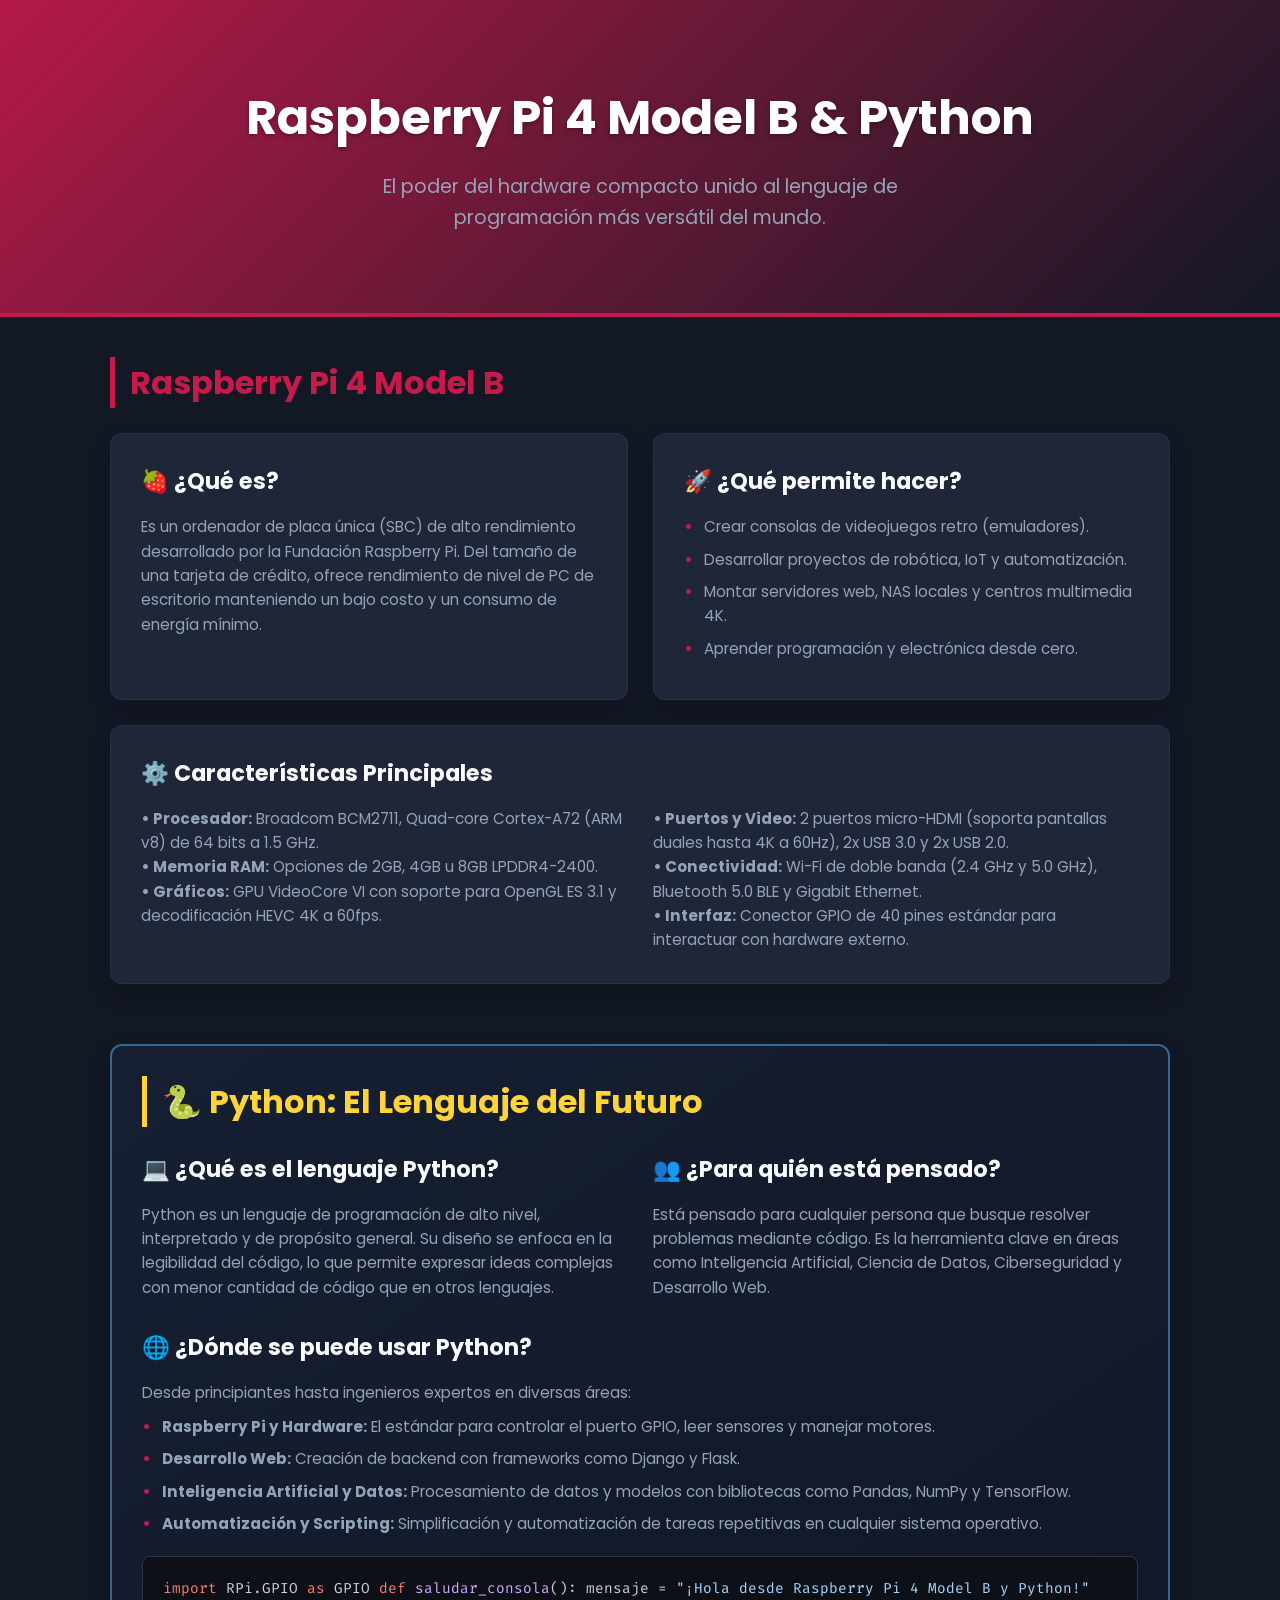
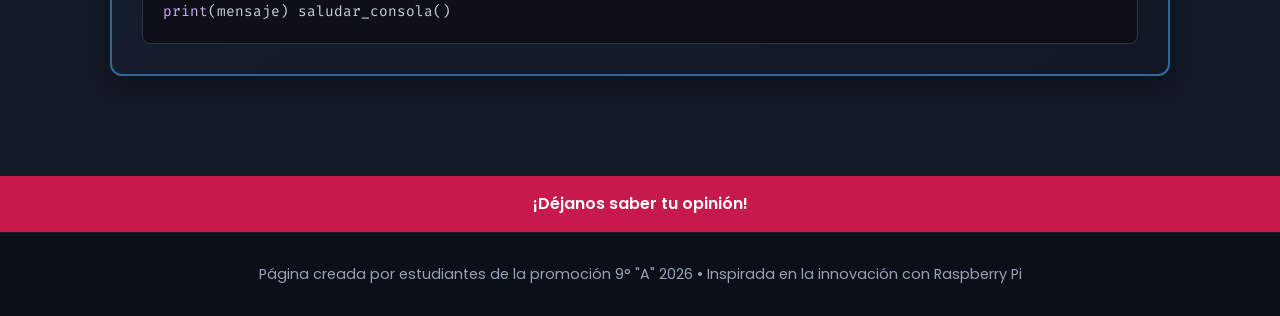
==== index.html @ 84e80fe2 "Add files via upload" ====
<!DOCTYPE html>
<html lang="es">
<head>
    <meta charset="UTF-8">
    <meta name="viewport" content="width=device-width, initial-scale=1.0">
    <title>Raspberry Pi 4 Model B & Python | El Futuro del Código</title>
    <link rel="icon" type="image/png" href="img/images.png">
    
    <!-- Google Fonts -->
    <link href="https://fonts.googleapis.com/css2?family=Poppins:wght@300;400;600;700&family=Fira+Code:wght@400;600&display=swap" rel="stylesheet">
    
    <style>
        :root {
            --primary: #c51a4a; /* Color frambuesa de Raspberry Pi */
            --primary-dark: #921033;
            --python-blue: #306998;
            --python-yellow: #ffd43b;
            --dark-bg: #121824;
            --card-bg: #1e2638;
            --text-light: #f8fafc;
            --text-muted: #94a3b8;
        }

        * {
            margin: 0;
            padding: 0;
            box-sizing: border-box;
        }

        body {
            font-family: 'Poppins', sans-serif;
            background-color: var(--dark-bg);
            color: var(--text-light);
            line-height: 1.6;
            overflow-x: hidden;
        }

        header {
            background: linear-gradient(135deg, rgba(197, 26, 74, 0.9), rgba(18, 24, 36, 0.9)), url('https://images.unsplash.com/photo-1629654297299-c8506221ca97?auto=format&fit=crop&w=1920&q=80') no-repeat center center/cover;
            padding: 80px 20px;
            text-align: center;
            border-bottom: 4px solid var(--primary);
        }

        header h1 {
            font-size: 3rem;
            font-weight: 700;
            margin-bottom: 15px;
            color: #fff;
            text-shadow: 0 2px 4px rgba(0,0,0,0.3);
        }

        header p {
            font-size: 1.2rem;
            color: var(--text-muted);
            max-width: 600px;
            margin: 0 auto;
        }

        .container {
            max-width: 1100px;
            margin: 0 auto;
            padding: 40px 20px;
        }

        section {
            margin-bottom: 60px;
        }

        h2 {
            font-size: 2rem;
            margin-bottom: 25px;
            color: var(--primary);
            border-left: 5px solid var(--primary);
            padding-left: 15px;
        }

        .grid-2 {
            display: grid;
            grid-template-columns: repeat(auto-fit, minmax(300px, 1fr));
            gap: 25px;
        }

        .card {
            background-color: var(--card-bg);
            border-radius: 12px;
            padding: 30px;
            box-shadow: 0 10px 20px rgba(0,0,0,0.2);
            transition: transform 0.3s ease, box-shadow 0.3s ease;
            border: 1px solid rgba(255,255,255,0.05);
        }

        .card:hover {
            transform: translateY(-5px);
            box-shadow: 0 15px 30px rgba(197, 26, 74, 0.2);
        }

        .card h3 {
            font-size: 1.4rem;
            margin-bottom: 15px;
            color: var(--text-light);
            display: flex;
            align-items: center;
            gap: 10px;
        }

        .card p, .card ul {
            color: var(--text-muted);
            font-size: 0.95rem;
        }

        .card ul {
            list-style-type: none;
            margin-top: 10px;
        }

        .card ul li {
            margin-bottom: 8px;
            position: relative;
            padding-left: 20px;
        }

        .card ul li::before {
            content: "•";
            color: var(--primary);
            font-weight: bold;
            position: absolute;
            left: 0;
        }

        .python-highlight {
            background: linear-gradient(145deg, #162032, #111726);
            border: 2px solid var(--python-blue);
        }

        .python-highlight h2 {
            color: var(--python-yellow);
            border-left-color: var(--python-yellow);
        }

        .code-box {
            background-color: #0d1117;
            border: 1px solid #30363d;
            border-radius: 8px;
            padding: 20px;
            font-family: 'Fira Code', monospace;
            font-size: 0.9rem;
            color: #c9d1d9;
            margin-top: 20px;
            overflow-x: auto;
        }

        .keyword { color: #ff7b72; }
        .string { color: #a5d6ff; }
        .func { color: #d2a8ff; }

        nav {
            background-color: var(--primary);
            padding: 15px 0;
            text-align: center;
        }

        nav ul {
            list-style: none;
            display: flex;
            justify-content: center;
            gap: 30px;
        }

        nav ul li a {
            color: #fff;
            text-decoration: none;
            font-weight: 600;
            transition: color 0.3s ease;
        }

        nav ul li a:hover {
            color: var(--python-yellow);
        }

        footer {
            text-align: center;
            padding: 30px;
            background-color: #0b0f17;
            color: var(--text-muted);
            font-size: 0.9rem;
            border-top: 1px solid rgba(255,255,255,0.05);
        }

        @media (max-width: 768px) {
            header h1 { font-size: 2.2rem; }
            .container { padding: 20px 15px; }
        }
    </style>
</head>
<body>

    <header>
        <h1>Raspberry Pi 4 Model B & Python</h1>
        <p>El poder del hardware compacto unido al lenguaje de programación más versátil del mundo.</p>
    </header>

    <div class="container">

        <!-- Sección Raspberry Pi 4 -->
        <section>
            <h2>Raspberry Pi 4 Model B</h2>
            <div class="grid-2">
                <div class="card">
                    <h3>🍓 ¿Qué es?</h3>
                    <p>Es un ordenador de placa única (SBC) de alto rendimiento desarrollado por la Fundación Raspberry Pi. Del tamaño de una tarjeta de crédito, ofrece rendimiento de nivel de PC de escritorio manteniendo un bajo costo y un consumo de energía mínimo.</p>
                </div>
                <div class="card">
                    <h3>🚀 ¿Qué permite hacer?</h3>
                    <ul>
                        <li>Crear consolas de videojuegos retro (emuladores).</li>
                        <li>Desarrollar proyectos de robótica, IoT y automatización.</li>
                        <li>Montar servidores web, NAS locales y centros multimedia 4K.</li>
                        <li>Aprender programación y electrónica desde cero.</li>
                    </ul>
                </div>
            </div>

            <div class="card" style="margin-top: 25px;">
                <h3>⚙️ Características Principales</h3>
                <div class="grid-2" style="margin-top: 15px;">
                    <div>
                        <p><strong>• Procesador:</strong> Broadcom BCM2711, Quad-core Cortex-A72 (ARM v8) de 64 bits a 1.5 GHz.</p>
                        <p><strong>• Memoria RAM:</strong> Opciones de 2GB, 4GB u 8GB LPDDR4-2400.</p>
                        <p><strong>• Gráficos:</strong> GPU VideoCore VI con soporte para OpenGL ES 3.1 y decodificación HEVC 4K a 60fps.</p>
                    </div>
                    <div>
                        <p><strong>• Puertos y Video:</strong> 2 puertos micro-HDMI (soporta pantallas duales hasta 4K a 60Hz), 2x USB 3.0 y 2x USB 2.0.</p>
                        <p><strong>• Conectividad:</strong> Wi-Fi de doble banda (2.4 GHz y 5.0 GHz), Bluetooth 5.0 BLE y Gigabit Ethernet.</p>
                        <p><strong>• Interfaz:</strong> Conector GPIO de 40 pines estándar para interactuar con hardware externo.</p>
                    </div>
                </div>
            </div>
        </section>

        <!-- Sección Python -->
        <section class="python-highlight card">
            <h2>🐍 Python: El Lenguaje del Futuro</h2>
            <div class="grid-2" style="margin-top: 20px;">
                <div>
                    <h3>💻 ¿Qué es el lenguaje Python?</h3>
                    <p>Python es un lenguaje de programación de alto nivel, interpretado y de propósito general. Su diseño se enfoca en la legibilidad del código, lo que permite expresar ideas complejas con menor cantidad de código que en otros lenguajes.</p>
                </div>
                <div>
                    <h3>👥 ¿Para quién está pensado?</h3>
                    <p>Está pensado para cualquier persona que busque resolver problemas mediante código. Es la herramienta clave en áreas como Inteligencia Artificial, Ciencia de Datos, Ciberseguridad y Desarrollo Web.</p>
                </div>
            </div>

            <div style="margin-top: 30px;">
                <h3>🌐 ¿Dónde se puede usar Python?</h3>
                <p>Desde principiantes hasta ingenieros expertos en diversas áreas:</p>
                <ul style="margin-top: 10px;">
                    <li><strong>Raspberry Pi y Hardware:</strong> El estándar para controlar el puerto GPIO, leer sensores y manejar motores.</li>
                    <li><strong>Desarrollo Web:</strong> Creación de backend con frameworks como Django y Flask.</li>
                    <li><strong>Inteligencia Artificial y Datos:</strong> Procesamiento de datos y modelos con bibliotecas como Pandas, NumPy y TensorFlow.</li>
                    <li><strong>Automatización y Scripting:</strong> Simplificación y automatización de tareas repetitivas en cualquier sistema operativo.</li>
                </ul>
            </div>

            <div class="code-box">
<span class="keyword">import</span> RPi.GPIO <span class="keyword">as</span> GPIO

<span class="keyword">def</span> <span class="func">saludar_consola</span>():
    mensaje = <span class="string">"¡Hola desde Raspberry Pi 4 Model B y Python!"</span>
    <span class="func">print</span>(mensaje)

saludar_consola()
            </div>
        </section>

    </div>

    <nav>
        <ul>
            <li>
                <a href="opinion/otra.html">¡Déjanos saber tu opinión!</a>
            </li>        
        </ul>
    </nav>

    <footer>
        <p>Página creada por estudiantes de la promoción 9° "A" 2026 • Inspirada en la innovación con Raspberry Pi</p>
    </footer>

</body>
</html>
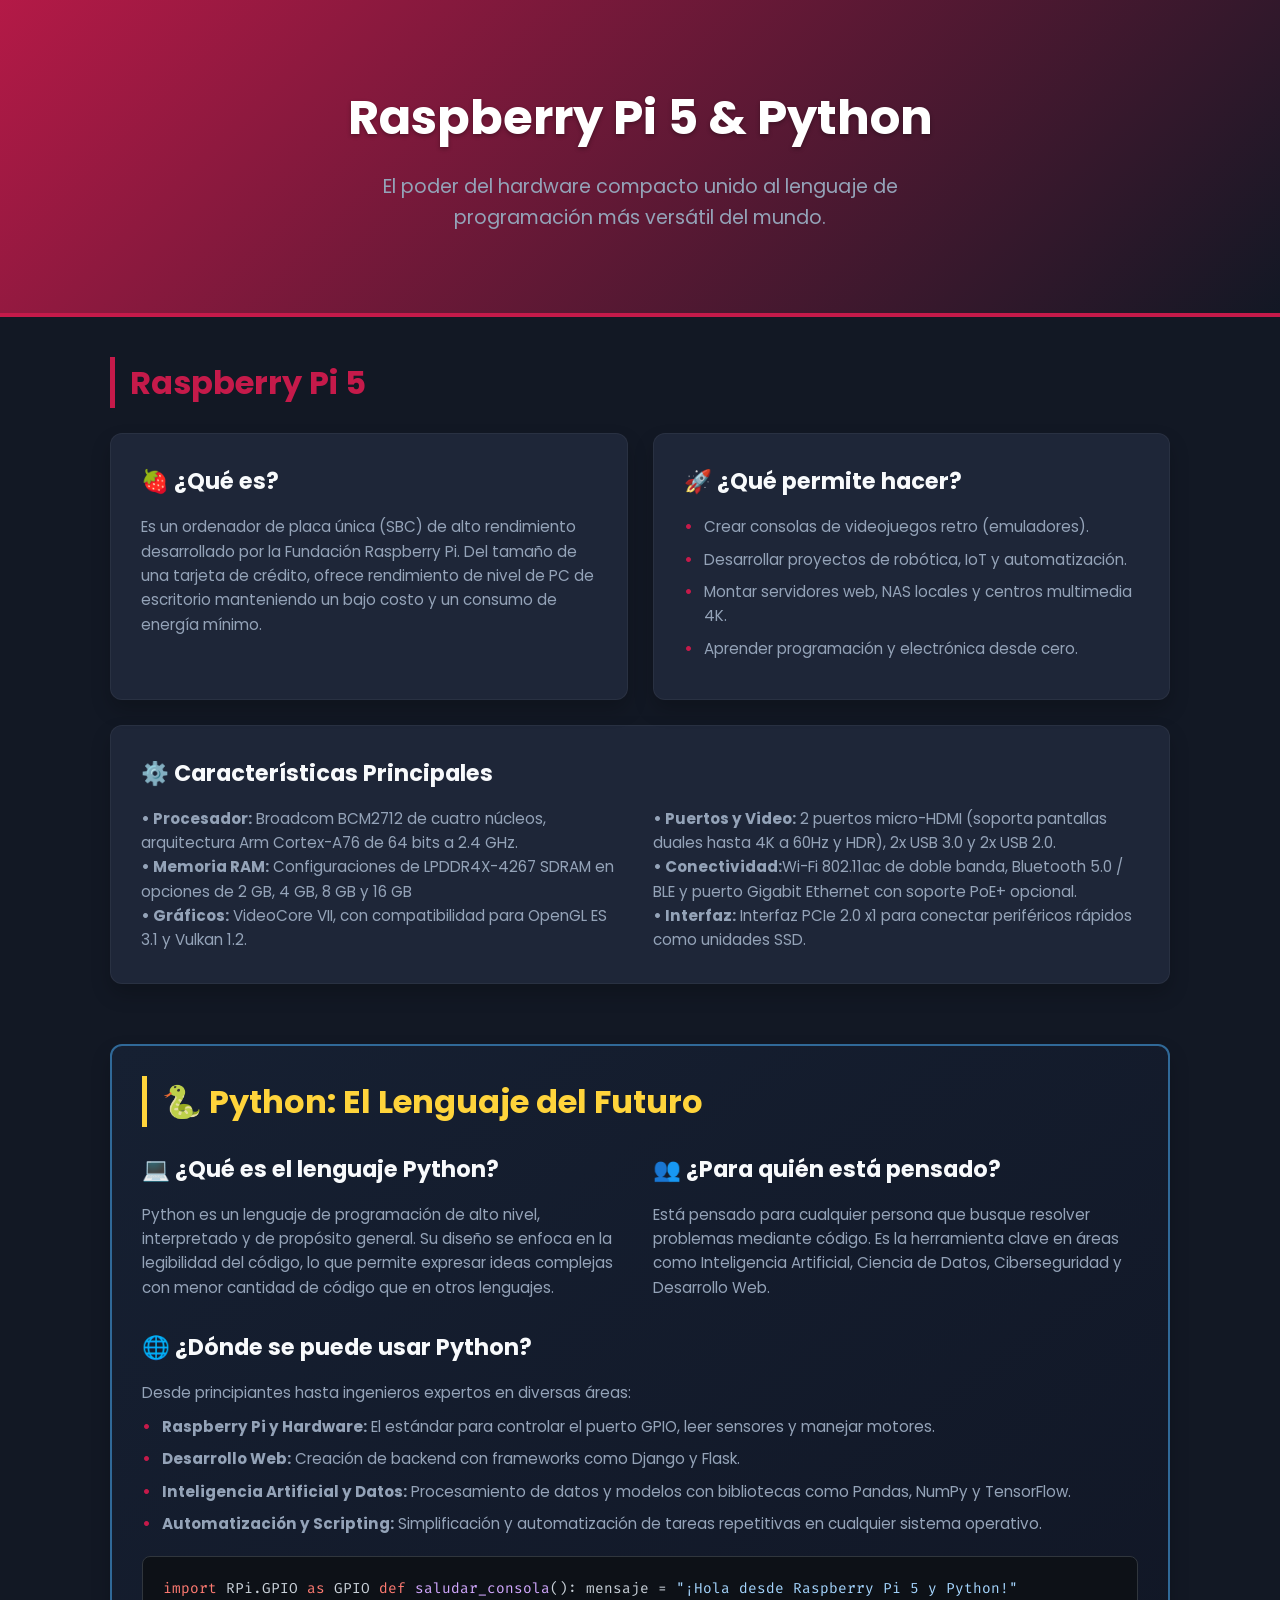
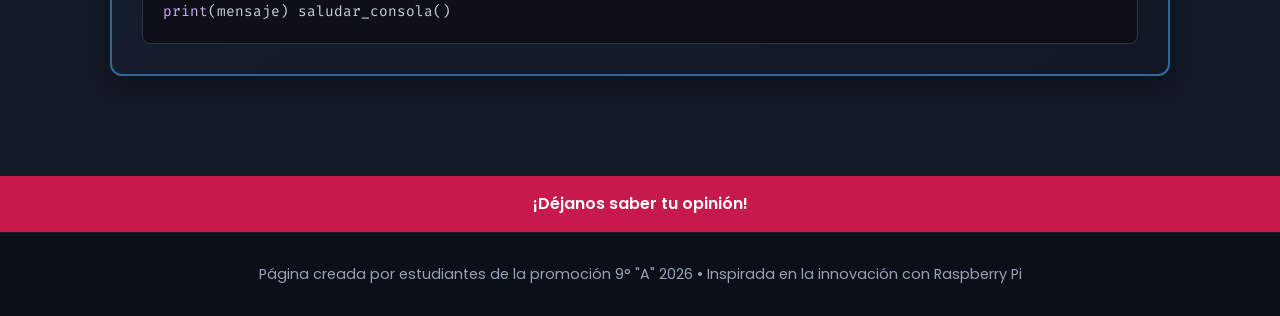
==== commit 64eb13f5: "Add files via upload" ====
--- a/index.html
+++ b/index.html
@@ -3,7 +3,7 @@
 <head>
     <meta charset="UTF-8">
     <meta name="viewport" content="width=device-width, initial-scale=1.0">
-    <title>Raspberry Pi 4 Model B & Python | El Futuro del Código</title>
+    <title>Raspberry Pi 5 & Python | El Futuro del Código</title>
     <link rel="icon" type="image/png" href="img/images.png">
     
     <!-- Google Fonts -->
@@ -196,15 +196,15 @@
 <body>
 
     <header>
-        <h1>Raspberry Pi 4 Model B & Python</h1>
+        <h1>Raspberry Pi 5 & Python</h1>
         <p>El poder del hardware compacto unido al lenguaje de programación más versátil del mundo.</p>
     </header>
 
     <div class="container">
 
-        <!-- Sección Raspberry Pi 4 -->
+        <!-- Sección Raspberry Pi 5 -->
         <section>
-            <h2>Raspberry Pi 4 Model B</h2>
+            <h2>Raspberry Pi 5</h2>
             <div class="grid-2">
                 <div class="card">
                     <h3>🍓 ¿Qué es?</h3>
@@ -225,14 +225,14 @@
                 <h3>⚙️ Características Principales</h3>
                 <div class="grid-2" style="margin-top: 15px;">
                     <div>
-                        <p><strong>• Procesador:</strong> Broadcom BCM2711, Quad-core Cortex-A72 (ARM v8) de 64 bits a 1.5 GHz.</p>
-                        <p><strong>• Memoria RAM:</strong> Opciones de 2GB, 4GB u 8GB LPDDR4-2400.</p>
-                        <p><strong>• Gráficos:</strong> GPU VideoCore VI con soporte para OpenGL ES 3.1 y decodificación HEVC 4K a 60fps.</p>
+                        <p><strong>• Procesador:</strong> Broadcom BCM2712 de cuatro núcleos, arquitectura Arm Cortex-A76 de 64 bits a 2.4 GHz.</p>
+                        <p><strong>• Memoria RAM:</strong> Configuraciones de LPDDR4X-4267 SDRAM en opciones de 2 GB, 4 GB, 8 GB y 16 GB</p>
+                        <p><strong>• Gráficos:</strong> VideoCore VII, con compatibilidad para OpenGL ES 3.1 y Vulkan 1.2.</p>
                     </div>
                     <div>
-                        <p><strong>• Puertos y Video:</strong> 2 puertos micro-HDMI (soporta pantallas duales hasta 4K a 60Hz), 2x USB 3.0 y 2x USB 2.0.</p>
-                        <p><strong>• Conectividad:</strong> Wi-Fi de doble banda (2.4 GHz y 5.0 GHz), Bluetooth 5.0 BLE y Gigabit Ethernet.</p>
-                        <p><strong>• Interfaz:</strong> Conector GPIO de 40 pines estándar para interactuar con hardware externo.</p>
+                        <p><strong>• Puertos y Video:</strong> 2 puertos micro-HDMI (soporta pantallas duales hasta 4K a 60Hz y HDR), 2x USB 3.0 y 2x USB 2.0.</p>
+                        <p><strong>• Conectividad:</strong>Wi-Fi 802.11ac de doble banda, Bluetooth 5.0 / BLE y puerto Gigabit Ethernet con soporte PoE+ opcional.</p>
+                        <p><strong>• Interfaz:</strong> Interfaz PCIe 2.0 x1 para conectar periféricos rápidos como unidades SSD.</p>
                     </div>
                 </div>
             </div>
@@ -267,7 +267,7 @@
 <span class="keyword">import</span> RPi.GPIO <span class="keyword">as</span> GPIO
 
 <span class="keyword">def</span> <span class="func">saludar_consola</span>():
-    mensaje = <span class="string">"¡Hola desde Raspberry Pi 4 Model B y Python!"</span>
+    mensaje = <span class="string">"¡Hola desde Raspberry Pi 5 y Python!"</span>
     <span class="func">print</span>(mensaje)
 
 saludar_consola()
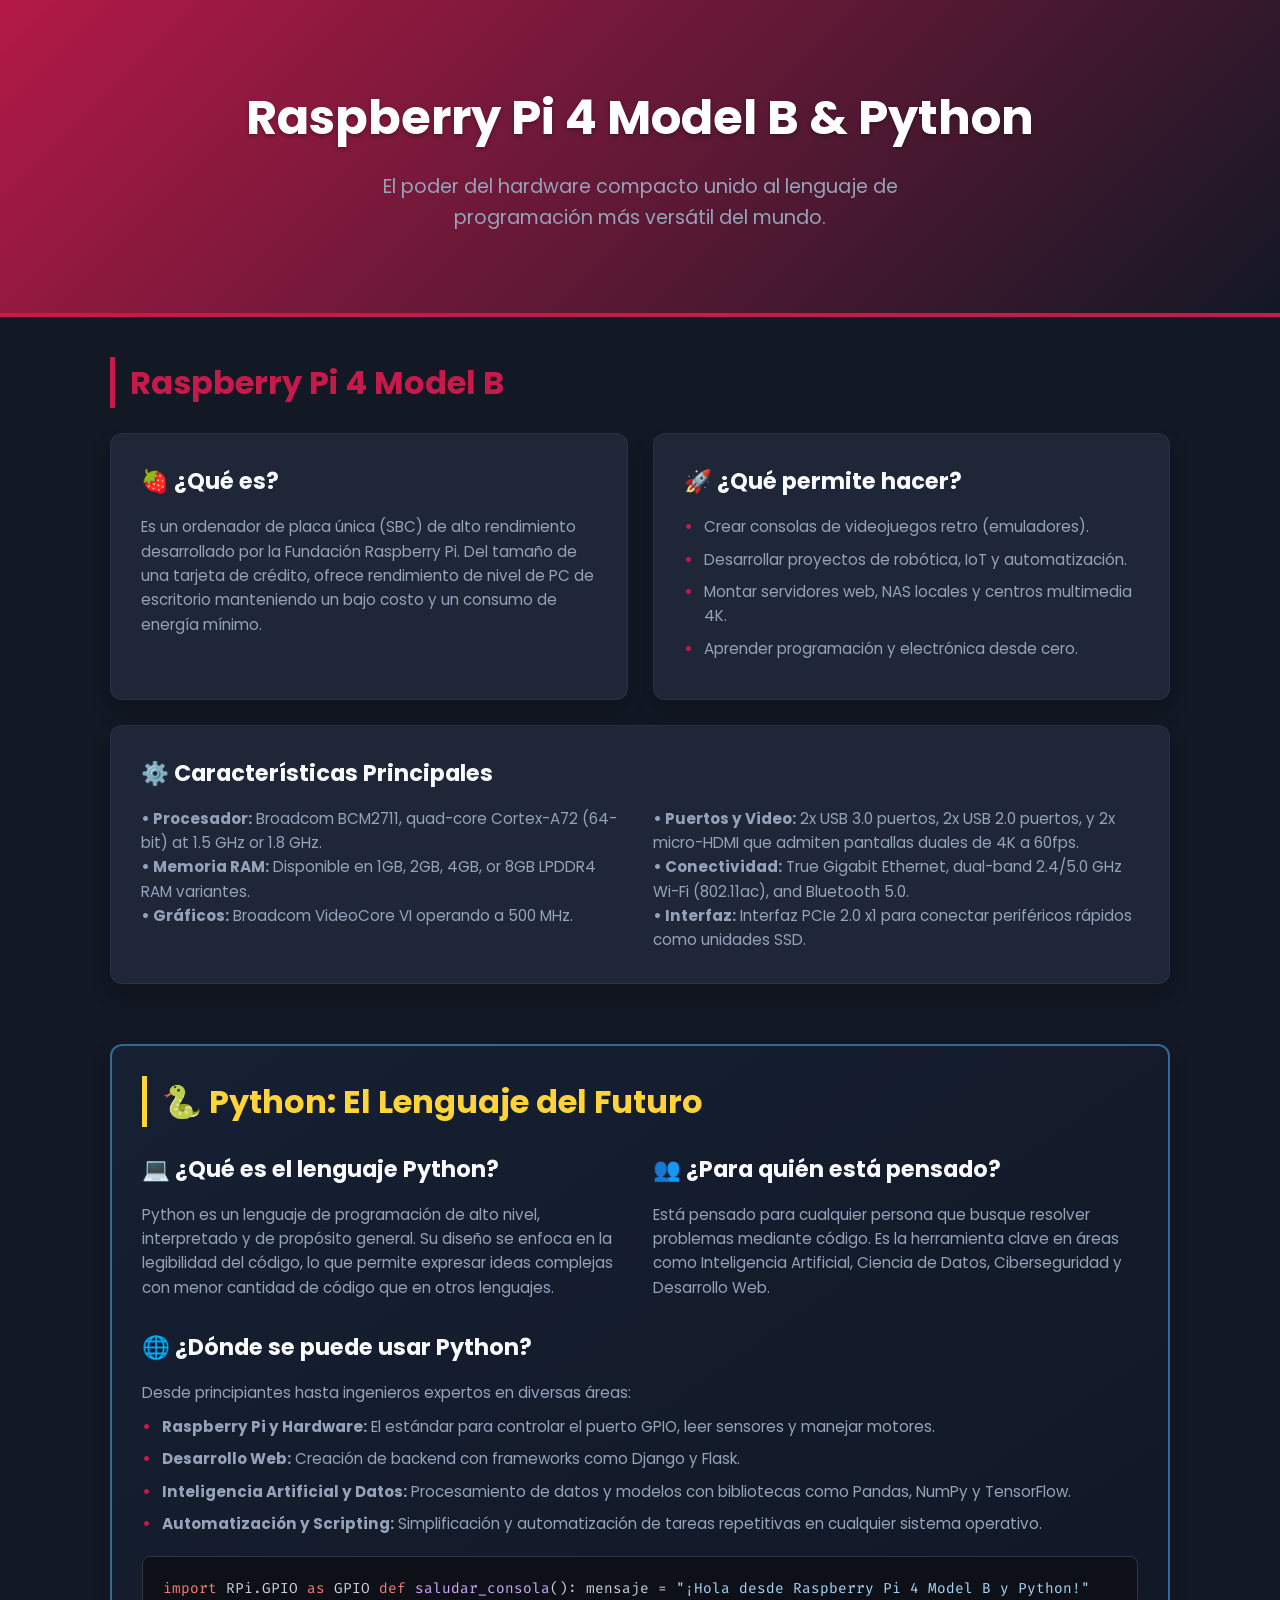
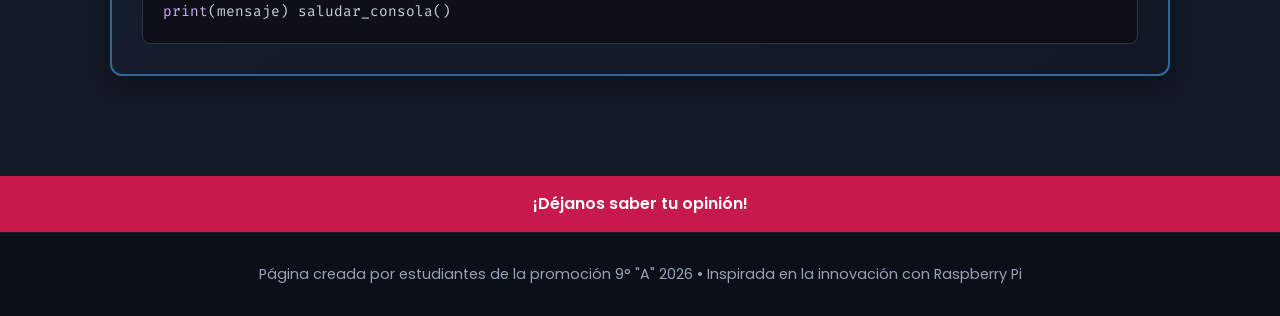
==== commit b1f89ca0: "Add files via upload" ====
--- a/index.html
+++ b/index.html
@@ -3,7 +3,7 @@
 <head>
     <meta charset="UTF-8">
     <meta name="viewport" content="width=device-width, initial-scale=1.0">
-    <title>Raspberry Pi 5 & Python | El Futuro del Código</title>
+    <title>Raspberry Pi 4 model B & Python | El Futuro del Código</title>
     <link rel="icon" type="image/png" href="img/images.png">
     
     <!-- Google Fonts -->
@@ -196,15 +196,15 @@
 <body>
 
     <header>
-        <h1>Raspberry Pi 5 & Python</h1>
+        <h1>Raspberry Pi 4 Model B & Python</h1>
         <p>El poder del hardware compacto unido al lenguaje de programación más versátil del mundo.</p>
     </header>
 
     <div class="container">
 
-        <!-- Sección Raspberry Pi 5 -->
+        <!-- Sección Raspberry Pi 4 Model B -->
         <section>
-            <h2>Raspberry Pi 5</h2>
+            <h2>Raspberry Pi 4 Model B</h2>
             <div class="grid-2">
                 <div class="card">
                     <h3>🍓 ¿Qué es?</h3>
@@ -225,13 +225,13 @@
                 <h3>⚙️ Características Principales</h3>
                 <div class="grid-2" style="margin-top: 15px;">
                     <div>
-                        <p><strong>• Procesador:</strong> Broadcom BCM2712 de cuatro núcleos, arquitectura Arm Cortex-A76 de 64 bits a 2.4 GHz.</p>
-                        <p><strong>• Memoria RAM:</strong> Configuraciones de LPDDR4X-4267 SDRAM en opciones de 2 GB, 4 GB, 8 GB y 16 GB</p>
-                        <p><strong>• Gráficos:</strong> VideoCore VII, con compatibilidad para OpenGL ES 3.1 y Vulkan 1.2.</p>
+                        <p><strong>• Procesador:</strong> Broadcom BCM2711, quad-core Cortex-A72 (64-bit) at 1.5 GHz or 1.8 GHz.</p>
+                        <p><strong>• Memoria RAM:</strong> Disponible en 1GB, 2GB, 4GB, or 8GB LPDDR4 RAM variantes.</p>
+                        <p><strong>• Gráficos:</strong> Broadcom VideoCore VI operando a 500 MHz.</p>
                     </div>
                     <div>
-                        <p><strong>• Puertos y Video:</strong> 2 puertos micro-HDMI (soporta pantallas duales hasta 4K a 60Hz y HDR), 2x USB 3.0 y 2x USB 2.0.</p>
-                        <p><strong>• Conectividad:</strong>Wi-Fi 802.11ac de doble banda, Bluetooth 5.0 / BLE y puerto Gigabit Ethernet con soporte PoE+ opcional.</p>
+                        <p><strong>• Puertos y Video:</strong> 2x USB 3.0 puertos, 2x USB 2.0 puertos, y 2x micro-HDMI que admiten pantallas duales de 4K a 60fps.</p>
+                        <p><strong>• Conectividad:</strong>  True Gigabit Ethernet, dual-band 2.4/5.0 GHz Wi-Fi (802.11ac), and Bluetooth 5.0.</p>
                         <p><strong>• Interfaz:</strong> Interfaz PCIe 2.0 x1 para conectar periféricos rápidos como unidades SSD.</p>
                     </div>
                 </div>
@@ -267,7 +267,7 @@
 <span class="keyword">import</span> RPi.GPIO <span class="keyword">as</span> GPIO
 
 <span class="keyword">def</span> <span class="func">saludar_consola</span>():
-    mensaje = <span class="string">"¡Hola desde Raspberry Pi 5 y Python!"</span>
+    mensaje = <span class="string">"¡Hola desde Raspberry Pi 4 Model B y Python!"</span>
     <span class="func">print</span>(mensaje)
 
 saludar_consola()
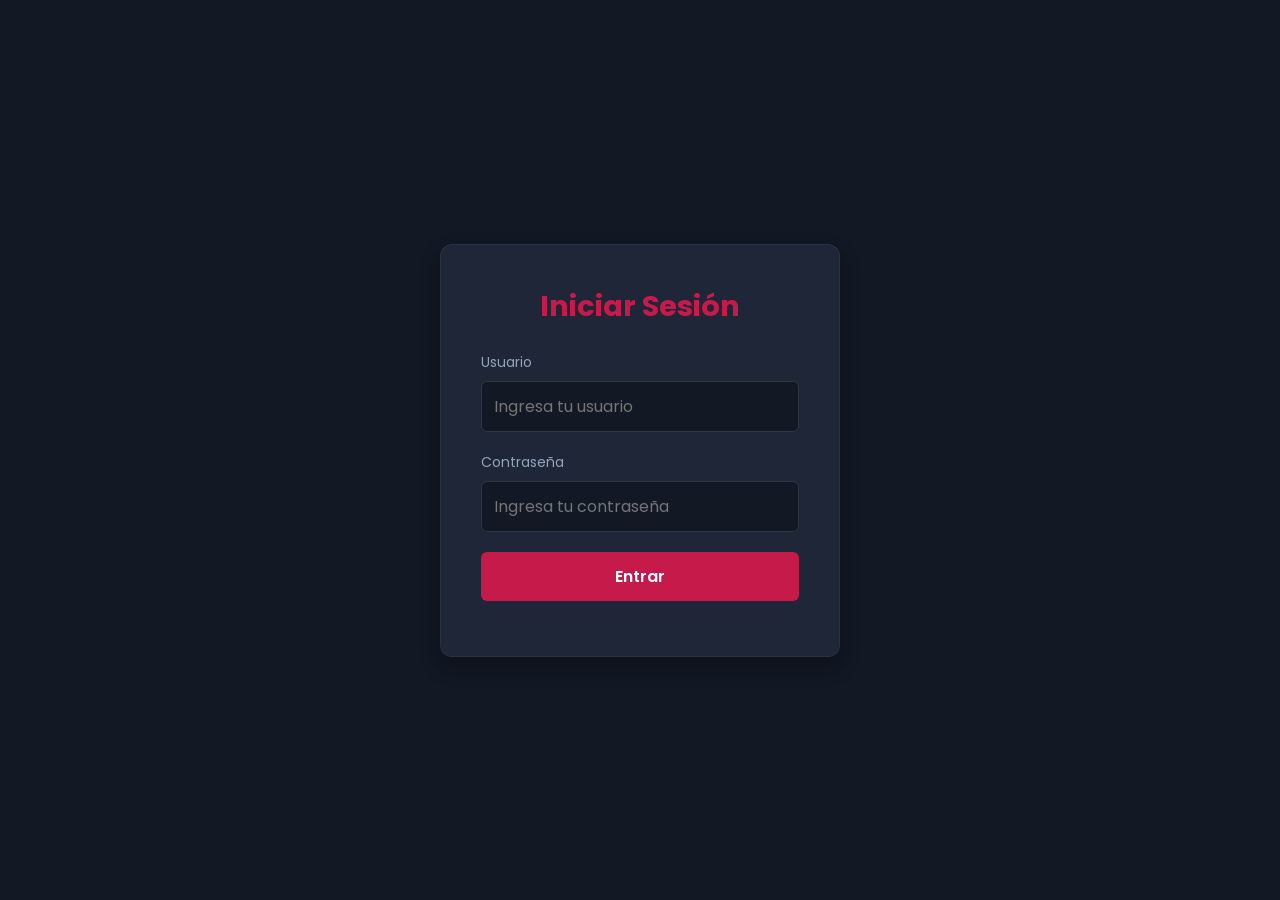
==== commit 46bead85: "Add files via upload" ====
--- a/index.html
+++ b/index.html
@@ -3,18 +3,12 @@
 <head>
     <meta charset="UTF-8">
     <meta name="viewport" content="width=device-width, initial-scale=1.0">
-    <title>Raspberry Pi 4 model B & Python | El Futuro del Código</title>
-    <link rel="icon" type="image/png" href="img/images.png">
-    
-    <!-- Google Fonts -->
-    <link href="https://fonts.googleapis.com/css2?family=Poppins:wght@300;400;600;700&family=Fira+Code:wght@400;600&display=swap" rel="stylesheet">
-    
+    <title>Login - Raspberry Pi & Python</title>
+    <link href="https://fonts.googleapis.com/css2?family=Poppins:wght@300;400;600;700&display=swap" rel="stylesheet">
     <style>
         :root {
-            --primary: #c51a4a; /* Color frambuesa de Raspberry Pi */
+            --primary: #c51a4a;
             --primary-dark: #921033;
-            --python-blue: #306998;
-            --python-yellow: #ffd43b;
             --dark-bg: #121824;
             --card-bg: #1e2638;
             --text-light: #f8fafc;
@@ -22,271 +16,134 @@
         }
 
         * {
+            box-sizing: border-box;
             margin: 0;
             padding: 0;
-            box-sizing: border-box;
+            font-family: 'Poppins', sans-serif;
         }
 
         body {
-            font-family: 'Poppins', sans-serif;
             background-color: var(--dark-bg);
             color: var(--text-light);
-            line-height: 1.6;
-            overflow-x: hidden;
+            height: 100vh;
+            display: flex;
+            justify-content: center;
+            align-items: center;
         }
 
-        header {
-            background: linear-gradient(135deg, rgba(197, 26, 74, 0.9), rgba(18, 24, 36, 0.9)), url('https://images.unsplash.com/photo-1629654297299-c8506221ca97?auto=format&fit=crop&w=1920&q=80') no-repeat center center/cover;
-            padding: 80px 20px;
-            text-align: center;
-            border-bottom: 4px solid var(--primary);
-        }
-
-        header h1 {
-            font-size: 3rem;
-            font-weight: 700;
-            margin-bottom: 15px;
-            color: #fff;
-            text-shadow: 0 2px 4px rgba(0,0,0,0.3);
-        }
-
-        header p {
-            font-size: 1.2rem;
-            color: var(--text-muted);
-            max-width: 600px;
-            margin: 0 auto;
-        }
-
-        .container {
-            max-width: 1100px;
-            margin: 0 auto;
-            padding: 40px 20px;
-        }
-
-        section {
-            margin-bottom: 60px;
-        }
-
-        h2 {
-            font-size: 2rem;
-            margin-bottom: 25px;
-            color: var(--primary);
-            border-left: 5px solid var(--primary);
-            padding-left: 15px;
-        }
-
-        .grid-2 {
-            display: grid;
-            grid-template-columns: repeat(auto-fit, minmax(300px, 1fr));
-            gap: 25px;
-        }
-
-        .card {
+        .login-card {
             background-color: var(--card-bg);
+            padding: 40px;
             border-radius: 12px;
-            padding: 30px;
-            box-shadow: 0 10px 20px rgba(0,0,0,0.2);
-            transition: transform 0.3s ease, box-shadow 0.3s ease;
+            box-shadow: 0 10px 20px rgba(0,0,0,0.3);
+            width: 100%;
+            max-width: 400px;
             border: 1px solid rgba(255,255,255,0.05);
         }
 
-        .card:hover {
-            transform: translateY(-5px);
-            box-shadow: 0 15px 30px rgba(197, 26, 74, 0.2);
+        .login-card h2 {
+            text-align: center;
+            margin-bottom: 24px;
+            color: var(--primary);
+            font-size: 1.8rem;
         }
 
-        .card h3 {
-            font-size: 1.4rem;
-            margin-bottom: 15px;
-            color: var(--text-light);
-            display: flex;
-            align-items: center;
-            gap: 10px;
+        .input-group {
+            margin-bottom: 20px;
         }
 
-        .card p, .card ul {
+        .input-group label {
+            display: block;
+            margin-bottom: 8px;
             color: var(--text-muted);
-            font-size: 0.95rem;
+            font-size: 14px;
         }
 
-        .card ul {
-            list-style-type: none;
-            margin-top: 10px;
+        .input-group input {
+            width: 100%;
+            padding: 12px;
+            background-color: #121824;
+            border: 1px solid #30363d;
+            border-radius: 6px;
+            font-size: 16px;
+            color: var(--text-light);
+            outline: none;
+            transition: border-color 0.3s;
         }
 
-        .card ul li {
-            margin-bottom: 8px;
-            position: relative;
-            padding-left: 20px;
+        .input-group input:focus {
+            border-color: var(--primary);
         }
 
-        .card ul li::before {
-            content: "•";
-            color: var(--primary);
-            font-weight: bold;
-            position: absolute;
-            left: 0;
+        .btn-submit {
+            width: 100%;
+            padding: 12px;
+            background-color: var(--primary);
+            color: white;
+            border: none;
+            border-radius: 6px;
+            font-size: 16px;
+            font-weight: 600;
+            cursor: pointer;
+            transition: transform 0.3s ease, background-color 0.3s ease, box-shadow 0.3s ease;
         }
 
-        .python-highlight {
-            background: linear-gradient(145deg, #162032, #111726);
-            border: 2px solid var(--python-blue);
+        .btn-submit:hover {
+            background-color: var(--primary-dark);
+            transform: translateY(-2px);
+            box-shadow: 0 10px 25px rgba(197, 26, 74, 0.4);
         }
 
-        .python-highlight h2 {
-            color: var(--python-yellow);
-            border-left-color: var(--python-yellow);
+        .mensaje {
+            margin-top: 15px;
+            text-align: center;
+            font-size: 14px;
         }
 
-        .code-box {
-            background-color: #0d1117;
-            border: 1px solid #30363d;
-            border-radius: 8px;
-            padding: 20px;
-            font-family: 'Fira Code', monospace;
-            font-size: 0.9rem;
-            color: #c9d1d9;
-            margin-top: 20px;
-            overflow-x: auto;
-        }
-
-        .keyword { color: #ff7b72; }
-        .string { color: #a5d6ff; }
-        .func { color: #d2a8ff; }
-
-        nav {
-            background-color: var(--primary);
-            padding: 15px 0;
-            text-align: center;
-        }
-
-        nav ul {
-            list-style: none;
-            display: flex;
-            justify-content: center;
-            gap: 30px;
-        }
-
-        nav ul li a {
-            color: #fff;
-            text-decoration: none;
-            font-weight: 600;
-            transition: color 0.3s ease;
-        }
-
-        nav ul li a:hover {
-            color: var(--python-yellow);
-        }
-
-        footer {
-            text-align: center;
-            padding: 30px;
-            background-color: #0b0f17;
-            color: var(--text-muted);
-            font-size: 0.9rem;
-            border-top: 1px solid rgba(255,255,255,0.05);
-        }
-
-        @media (max-width: 768px) {
-            header h1 { font-size: 2.2rem; }
-            .container { padding: 20px 15px; }
+        .error {
+            color: #ff7b72;
         }
     </style>
 </head>
 <body>
 
-    <header>
-        <h1>Raspberry Pi 4 Model B & Python</h1>
-        <p>El poder del hardware compacto unido al lenguaje de programación más versátil del mundo.</p>
-    </header>
-
-    <div class="container">
-
-        <!-- Sección Raspberry Pi 4 Model B -->
-        <section>
-            <h2>Raspberry Pi 4 Model B</h2>
-            <div class="grid-2">
-                <div class="card">
-                    <h3>🍓 ¿Qué es?</h3>
-                    <p>Es un ordenador de placa única (SBC) de alto rendimiento desarrollado por la Fundación Raspberry Pi. Del tamaño de una tarjeta de crédito, ofrece rendimiento de nivel de PC de escritorio manteniendo un bajo costo y un consumo de energía mínimo.</p>
-                </div>
-                <div class="card">
-                    <h3>🚀 ¿Qué permite hacer?</h3>
-                    <ul>
-                        <li>Crear consolas de videojuegos retro (emuladores).</li>
-                        <li>Desarrollar proyectos de robótica, IoT y automatización.</li>
-                        <li>Montar servidores web, NAS locales y centros multimedia 4K.</li>
-                        <li>Aprender programación y electrónica desde cero.</li>
-                    </ul>
-                </div>
+    <div class="login-card">
+        <h2>Iniciar Sesión</h2>
+        <form id="loginForm">
+            <div class="input-group">
+                <label for="usuario">Usuario</label>
+                <input type="text" id="usuario" required placeholder="Ingresa tu usuario">
+            </div>
+            
+            <div class="input-group">
+                <label for="password">Contraseña</label>
+                <input type="password" id="password" required placeholder="Ingresa tu contraseña">
             </div>
 
-            <div class="card" style="margin-top: 25px;">
-                <h3>⚙️ Características Principales</h3>
-                <div class="grid-2" style="margin-top: 15px;">
-                    <div>
-                        <p><strong>• Procesador:</strong> Broadcom BCM2711, quad-core Cortex-A72 (64-bit) at 1.5 GHz or 1.8 GHz.</p>
-                        <p><strong>• Memoria RAM:</strong> Disponible en 1GB, 2GB, 4GB, or 8GB LPDDR4 RAM variantes.</p>
-                        <p><strong>• Gráficos:</strong> Broadcom VideoCore VI operando a 500 MHz.</p>
-                    </div>
-                    <div>
-                        <p><strong>• Puertos y Video:</strong> 2x USB 3.0 puertos, 2x USB 2.0 puertos, y 2x micro-HDMI que admiten pantallas duales de 4K a 60fps.</p>
-                        <p><strong>• Conectividad:</strong>  True Gigabit Ethernet, dual-band 2.4/5.0 GHz Wi-Fi (802.11ac), and Bluetooth 5.0.</p>
-                        <p><strong>• Interfaz:</strong> Interfaz PCIe 2.0 x1 para conectar periféricos rápidos como unidades SSD.</p>
-                    </div>
-                </div>
-            </div>
-        </section>
-
-        <!-- Sección Python -->
-        <section class="python-highlight card">
-            <h2>🐍 Python: El Lenguaje del Futuro</h2>
-            <div class="grid-2" style="margin-top: 20px;">
-                <div>
-                    <h3>💻 ¿Qué es el lenguaje Python?</h3>
-                    <p>Python es un lenguaje de programación de alto nivel, interpretado y de propósito general. Su diseño se enfoca en la legibilidad del código, lo que permite expresar ideas complejas con menor cantidad de código que en otros lenguajes.</p>
-                </div>
-                <div>
-                    <h3>👥 ¿Para quién está pensado?</h3>
-                    <p>Está pensado para cualquier persona que busque resolver problemas mediante código. Es la herramienta clave en áreas como Inteligencia Artificial, Ciencia de Datos, Ciberseguridad y Desarrollo Web.</p>
-                </div>
-            </div>
-
-            <div style="margin-top: 30px;">
-                <h3>🌐 ¿Dónde se puede usar Python?</h3>
-                <p>Desde principiantes hasta ingenieros expertos en diversas áreas:</p>
-                <ul style="margin-top: 10px;">
-                    <li><strong>Raspberry Pi y Hardware:</strong> El estándar para controlar el puerto GPIO, leer sensores y manejar motores.</li>
-                    <li><strong>Desarrollo Web:</strong> Creación de backend con frameworks como Django y Flask.</li>
-                    <li><strong>Inteligencia Artificial y Datos:</strong> Procesamiento de datos y modelos con bibliotecas como Pandas, NumPy y TensorFlow.</li>
-                    <li><strong>Automatización y Scripting:</strong> Simplificación y automatización de tareas repetitivas en cualquier sistema operativo.</li>
-                </ul>
-            </div>
-
-            <div class="code-box">
-<span class="keyword">import</span> RPi.GPIO <span class="keyword">as</span> GPIO
-
-<span class="keyword">def</span> <span class="func">saludar_consola</span>():
-    mensaje = <span class="string">"¡Hola desde Raspberry Pi 4 Model B y Python!"</span>
-    <span class="func">print</span>(mensaje)
-
-saludar_consola()
-            </div>
-        </section>
-
+            <button type="submit" class="btn-submit">Entrar</button>
+            <div id="mensaje" class="mensaje"></div>
+        </form>
     </div>
 
-    <nav>
-        <ul>
-            <li>
-                <a href="opinion/otra.html">¡Déjanos saber tu opinión!</a>
-            </li>        
-        </ul>
-    </nav>
+    <script>
+        const form = document.getElementById('loginForm');
+        const mensaje = document.getElementById('mensaje');
 
-    <footer>
-        <p>Página creada por estudiantes de la promoción 9° "A" 2026 • Inspirada en la innovación con Raspberry Pi</p>
-    </footer>
+        form.addEventListener('submit', function(e) {
+            e.preventDefault();
+
+            const userVal = document.getElementById('usuario').value;
+            const passVal = document.getElementById('password').value;
+
+            if (userVal === 'Proyecto' && passVal === 'Robotica') {
+                // Entra correctamente a la carpeta 'pagina'
+                window.location.href = "pagina/raspberry-pi.html";
+            } else {
+                mensaje.textContent = 'Usuario o contraseña incorrectos.';
+                mensaje.className = 'mensaje error';
+            }
+        });
+    </script>
 
 </body>
 </html>
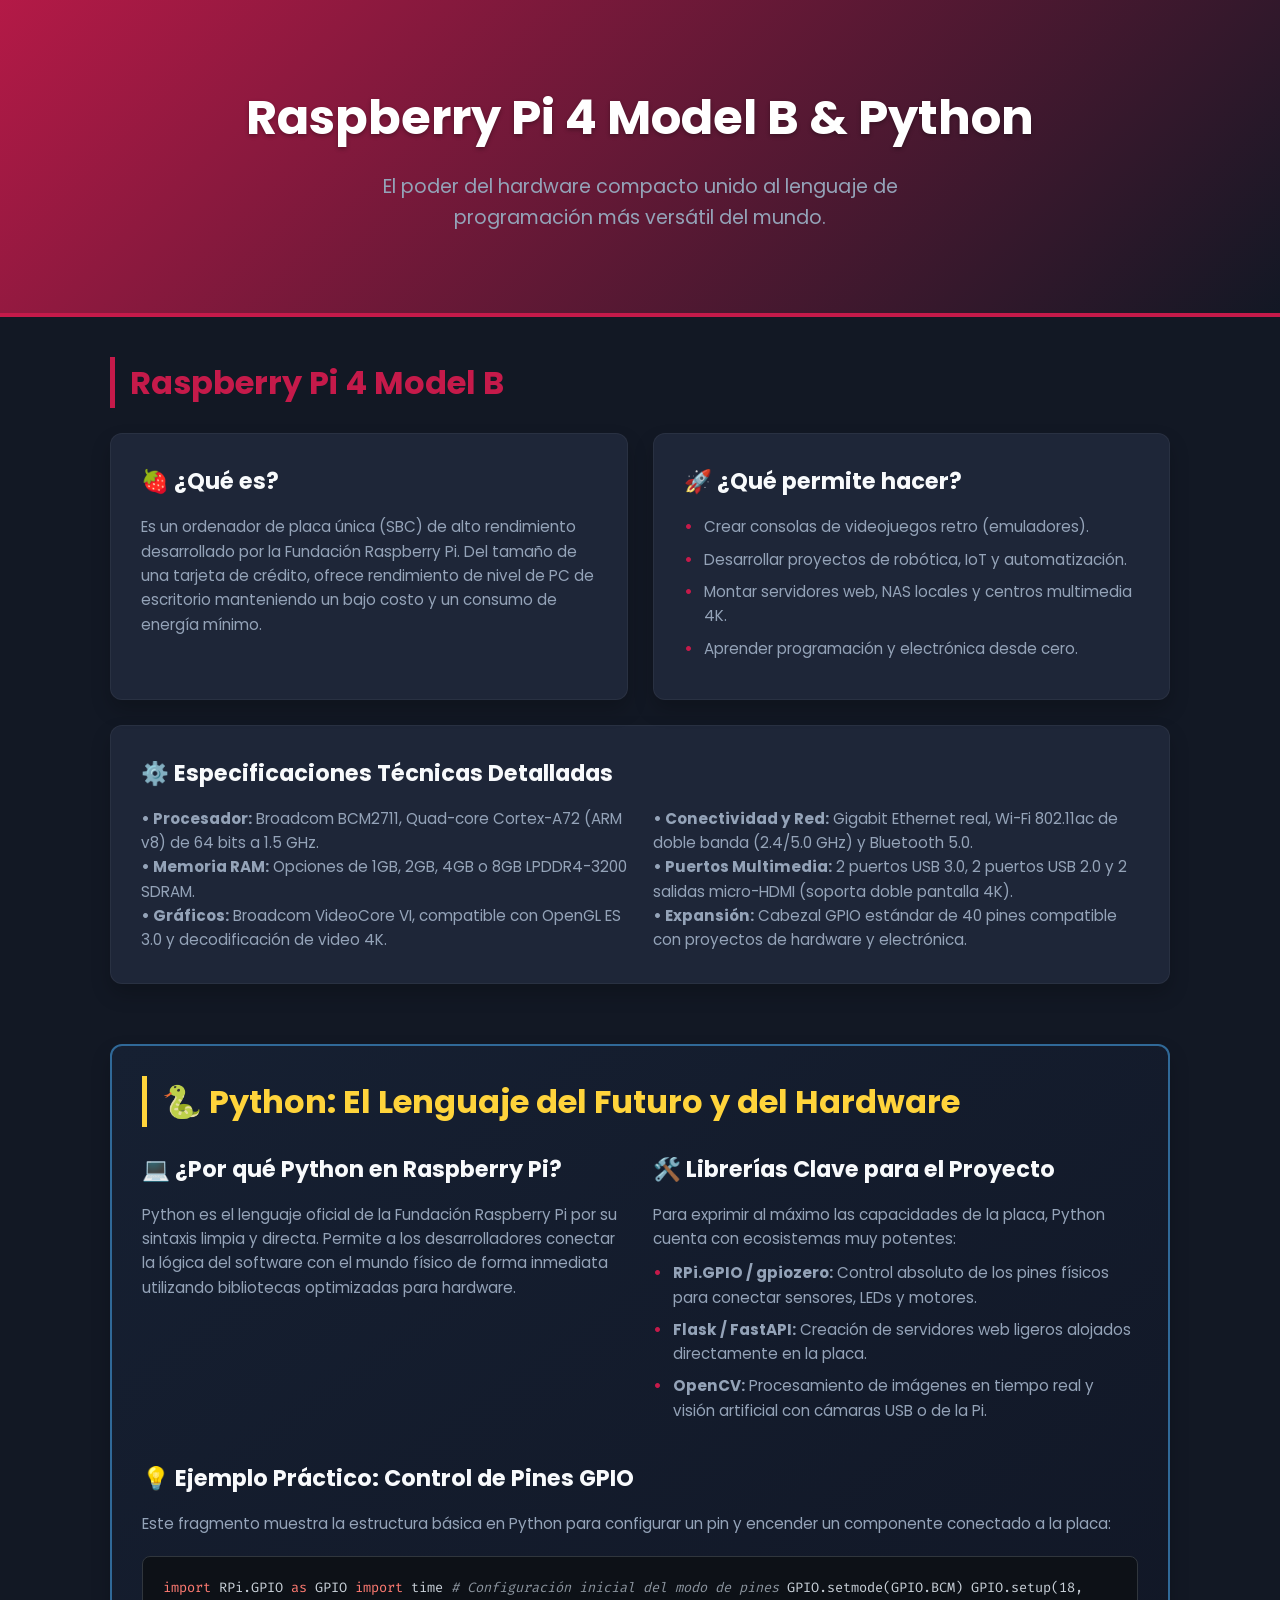
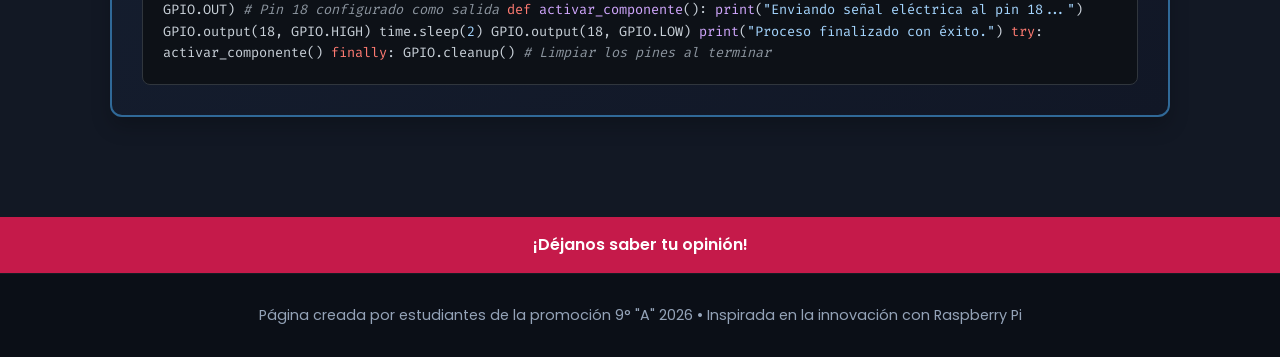
==== commit 01b4a68a: "Add files via upload" ====
--- a/index.html
+++ b/index.html
@@ -3,12 +3,16 @@
 <head>
     <meta charset="UTF-8">
     <meta name="viewport" content="width=device-width, initial-scale=1.0">
-    <title>Login - Raspberry Pi & Python</title>
-    <link href="https://fonts.googleapis.com/css2?family=Poppins:wght@300;400;600;700&display=swap" rel="stylesheet">
+    <title>Raspberry Pi 4 model B & Python | El Futuro del Código</title>
+    
+    <link href="https://fonts.googleapis.com/css2?family=Poppins:wght@300;400;600;700&family=Fira+Code:wght@400;600&display=swap" rel="stylesheet">
+    
     <style>
         :root {
             --primary: #c51a4a;
             --primary-dark: #921033;
+            --python-blue: #306998;
+            --python-yellow: #ffd43b;
             --dark-bg: #121824;
             --card-bg: #1e2638;
             --text-light: #f8fafc;
@@ -16,134 +20,297 @@
         }
 
         * {
-            box-sizing: border-box;
             margin: 0;
             padding: 0;
+            box-sizing: border-box;
+        }
+
+        body {
             font-family: 'Poppins', sans-serif;
-        }
-
-        body {
             background-color: var(--dark-bg);
             color: var(--text-light);
-            height: 100vh;
+            line-height: 1.6;
+            overflow-x: hidden;
+        }
+
+        header {
+            background: linear-gradient(135deg, rgba(197, 26, 74, 0.9), rgba(18, 24, 36, 0.9)), url('https://images.unsplash.com/photo-1629654297299-c8506221ca97?auto=format&fit=crop&w=1920&q=80') no-repeat center center/cover;
+            padding: 80px 20px;
+            text-align: center;
+            border-bottom: 4px solid var(--primary);
+        }
+
+        header h1 {
+            font-size: 3rem;
+            font-weight: 700;
+            margin-bottom: 15px;
+            color: #fff;
+            text-shadow: 0 2px 4px rgba(0,0,0,0.3);
+        }
+
+        header p {
+            font-size: 1.2rem;
+            color: var(--text-muted);
+            max-width: 600px;
+            margin: 0 auto;
+        }
+
+        .container {
+            max-width: 1100px;
+            margin: 0 auto;
+            padding: 40px 20px;
+        }
+
+        section {
+            margin-bottom: 60px;
+        }
+
+        h2 {
+            font-size: 2rem;
+            margin-bottom: 25px;
+            color: var(--primary);
+            border-left: 5px solid var(--primary);
+            padding-left: 15px;
+        }
+
+        .grid-2 {
+            display: grid;
+            grid-template-columns: repeat(auto-fit, minmax(300px, 1fr));
+            gap: 25px;
+        }
+
+        .card {
+            background-color: var(--card-bg);
+            border-radius: 12px;
+            padding: 30px;
+            box-shadow: 0 10px 20px rgba(0,0,0,0.2);
+            transition: transform 0.3s ease, box-shadow 0.3s ease;
+            border: 1px solid rgba(255,255,255,0.05);
+        }
+
+        .card:hover {
+            transform: translateY(-5px);
+            box-shadow: 0 15px 30px rgba(197, 26, 74, 0.2);
+        }
+
+        .card h3 {
+            font-size: 1.4rem;
+            margin-bottom: 15px;
+            color: var(--text-light);
+            display: flex;
+            align-items: center;
+            gap: 10px;
+        }
+
+        .card p, .card ul {
+            color: var(--text-muted);
+            font-size: 0.95rem;
+        }
+
+        .card ul {
+            list-style-type: none;
+            margin-top: 10px;
+        }
+
+        .card ul li {
+            margin-bottom: 8px;
+            position: relative;
+            padding-left: 20px;
+        }
+
+        .card ul li::before {
+            content: "•";
+            color: var(--primary);
+            font-weight: bold;
+            position: absolute;
+            left: 0;
+        }
+
+        .python-highlight {
+            background: linear-gradient(145deg, #162032, #111726);
+            border: 2px solid var(--python-blue);
+        }
+
+        .python-highlight h2 {
+            color: var(--python-yellow);
+            border-left-color: var(--python-yellow);
+        }
+
+        .code-box {
+            background-color: #0d1117;
+            border: 1px solid #30363d;
+            border-radius: 8px;
+            padding: 20px;
+            font-family: 'Fira Code', monospace;
+            font-size: 0.85rem;
+            color: #c9d1d9;
+            margin-top: 20px;
+            overflow-x: auto;
+        }
+
+        .keyword { color: #ff7b72; }
+        .string { color: #a5d6ff; }
+        .func { color: #d2a8ff; }
+        .comment { color: #8b949e; font-style: italic; }
+
+        nav {
+            background-color: var(--primary);
+            padding: 15px 0;
+            text-align: center;
+        }
+
+        nav ul {
+            list-style: none;
             display: flex;
             justify-content: center;
             align-items: center;
-        }
-
-        .login-card {
-            background-color: var(--card-bg);
-            padding: 40px;
-            border-radius: 12px;
-            box-shadow: 0 10px 20px rgba(0,0,0,0.3);
-            width: 100%;
-            max-width: 400px;
-            border: 1px solid rgba(255,255,255,0.05);
-        }
-
-        .login-card h2 {
+            gap: 30px;
+            flex-wrap: wrap;
+        }
+
+        nav ul li a {
+            color: #fff;
+            text-decoration: none;
+            font-weight: 600;
+            transition: color 0.3s ease;
+        }
+
+        nav ul li a:hover {
+            color: var(--python-yellow);
+        }
+
+        .btn-logout {
+            background-color: var(--primary-dark);
+            padding: 8px 16px;
+            border-radius: 6px;
+            border: 1px solid rgba(255,255,255,0.2);
+            transition: background-color 0.3s ease, transform 0.2s ease, box-shadow 0.3s ease !important;
+        }
+
+        .btn-logout:hover {
+            background-color: #720c27;
+            transform: translateY(-2px);
+            box-shadow: 0 4px 12px rgba(0,0,0,0.3);
+            color: #fff !important;
+        }
+
+        footer {
             text-align: center;
-            margin-bottom: 24px;
-            color: var(--primary);
-            font-size: 1.8rem;
-        }
-
-        .input-group {
-            margin-bottom: 20px;
-        }
-
-        .input-group label {
-            display: block;
-            margin-bottom: 8px;
+            padding: 30px;
+            background-color: #0b0f17;
             color: var(--text-muted);
-            font-size: 14px;
-        }
-
-        .input-group input {
-            width: 100%;
-            padding: 12px;
-            background-color: #121824;
-            border: 1px solid #30363d;
-            border-radius: 6px;
-            font-size: 16px;
-            color: var(--text-light);
-            outline: none;
-            transition: border-color 0.3s;
-        }
-
-        .input-group input:focus {
-            border-color: var(--primary);
-        }
-
-        .btn-submit {
-            width: 100%;
-            padding: 12px;
-            background-color: var(--primary);
-            color: white;
-            border: none;
-            border-radius: 6px;
-            font-size: 16px;
-            font-weight: 600;
-            cursor: pointer;
-            transition: transform 0.3s ease, background-color 0.3s ease, box-shadow 0.3s ease;
-        }
-
-        .btn-submit:hover {
-            background-color: var(--primary-dark);
-            transform: translateY(-2px);
-            box-shadow: 0 10px 25px rgba(197, 26, 74, 0.4);
-        }
-
-        .mensaje {
-            margin-top: 15px;
-            text-align: center;
-            font-size: 14px;
-        }
-
-        .error {
-            color: #ff7b72;
+            font-size: 0.9rem;
+            border-top: 1px solid rgba(255,255,255,0.05);
+        }
+
+        @media (max-width: 768px) {
+            header h1 { font-size: 2.2rem; }
+            .container { padding: 20px 15px; }
         }
     </style>
 </head>
 <body>
 
-    <div class="login-card">
-        <h2>Iniciar Sesión</h2>
-        <form id="loginForm">
-            <div class="input-group">
-                <label for="usuario">Usuario</label>
-                <input type="text" id="usuario" required placeholder="Ingresa tu usuario">
-            </div>
-            
-            <div class="input-group">
-                <label for="password">Contraseña</label>
-                <input type="password" id="password" required placeholder="Ingresa tu contraseña">
-            </div>
-
-            <button type="submit" class="btn-submit">Entrar</button>
-            <div id="mensaje" class="mensaje"></div>
-        </form>
+    <header>
+        <h1>Raspberry Pi 4 Model B & Python</h1>
+        <p>El poder del hardware compacto unido al lenguaje de programación más versátil del mundo.</p>
+    </header>
+
+    <div class="container">
+        
+        <section>
+            <h2>Raspberry Pi 4 Model B</h2>
+            <div class="grid-2">
+                <div class="card">
+                    <h3>🍓 ¿Qué es?</h3>
+                    <p>Es un ordenador de placa única (SBC) de alto rendimiento desarrollado por la Fundación Raspberry Pi. Del tamaño de una tarjeta de crédito, ofrece rendimiento de nivel de PC de escritorio manteniendo un bajo costo y un consumo de energía mínimo.</p>
+                </div>
+                <div class="card">
+                    <h3>🚀 ¿Qué permite hacer?</h3>
+                    <ul>
+                        <li>Crear consolas de videojuegos retro (emuladores).</li>
+                        <li>Desarrollar proyectos de robótica, IoT y automatización.</li>
+                        <li>Montar servidores web, NAS locales y centros multimedia 4K.</li>
+                        <li>Aprender programación y electrónica desde cero.</li>
+                    </ul>
+                </div>
+            </div>
+
+            <div class="card" style="margin-top: 25px;">
+                <h3>⚙️ Especificaciones Técnicas Detalladas</h3>
+                <div class="grid-2" style="margin-top: 15px;">
+                    <div>
+                        <p><strong>• Procesador:</strong> Broadcom BCM2711, Quad-core Cortex-A72 (ARM v8) de 64 bits a 1.5 GHz.</p>
+                        <p><strong>• Memoria RAM:</strong> Opciones de 1GB, 2GB, 4GB o 8GB LPDDR4-3200 SDRAM.</p>
+                        <p><strong>• Gráficos:</strong> Broadcom VideoCore VI, compatible con OpenGL ES 3.0 y decodificación de video 4K.</p>
+                    </div>
+                    <div>
+                        <p><strong>• Conectividad y Red:</strong> Gigabit Ethernet real, Wi-Fi 802.11ac de doble banda (2.4/5.0 GHz) y Bluetooth 5.0.</p>
+                        <p><strong>• Puertos Multimedia:</strong> 2 puertos USB 3.0, 2 puertos USB 2.0 y 2 salidas micro-HDMI (soporta doble pantalla 4K).</p>
+                        <p><strong>• Expansión:</strong> Cabezal GPIO estándar de 40 pines compatible con proyectos de hardware y electrónica.</p>
+                    </div>
+                </div>
+            </div>
+        </section>
+
+        <section class="python-highlight card">
+            <h2>🐍 Python: El Lenguaje del Futuro y del Hardware</h2>
+            <div class="grid-2" style="margin-top: 20px;">
+                <div>
+                    <h3>💻 ¿Por qué Python en Raspberry Pi?</h3>
+                    <p>Python es el lenguaje oficial de la Fundación Raspberry Pi por su sintaxis limpia y directa. Permite a los desarrolladores conectar la lógica del software con el mundo físico de forma inmediata utilizando bibliotecas optimizadas para hardware.</p>
+                </div>
+                <div>
+                    <h3>🛠️ Librerías Clave para el Proyecto</h3>
+                    <p>Para exprimir al máximo las capacidades de la placa, Python cuenta con ecosistemas muy potentes:</p>
+                    <ul style="margin-top: 10px;">
+                        <li><strong>RPi.GPIO / gpiozero:</strong> Control absoluto de los pines físicos para conectar sensores, LEDs y motores.</li>
+                        <li><strong>Flask / FastAPI:</strong> Creación de servidores web ligeros alojados directamente en la placa.</li>
+                        <li><strong>OpenCV:</strong> Procesamiento de imágenes en tiempo real y visión artificial con cámaras USB o de la Pi.</li>
+                    </ul>
+                </div>
+            </div>
+
+            <div style="margin-top: 30px;">
+                <h3>💡 Ejemplo Práctico: Control de Pines GPIO</h3>
+                <p>Este fragmento muestra la estructura básica en Python para configurar un pin y encender un componente conectado a la placa:</p>
+            </div>
+
+            <div class="code-box">
+<span class="keyword">import</span> RPi.GPIO <span class="keyword">as</span> GPIO
+<span class="keyword">import</span> time
+
+<span class="comment"># Configuración inicial del modo de pines</span>
+GPIO.setmode(GPIO.BCM)
+GPIO.setup(18, GPIO.OUT) <span class="comment"># Pin 18 configurado como salida</span>
+
+<span class="keyword">def</span> <span class="func">activar_componente</span>():
+    <span class="func">print</span>(<span class="string">"Enviando señal eléctrica al pin 18..."</span>)
+    GPIO.output(18, GPIO.HIGH)
+    time.sleep(<span class="string">2</span>)
+    GPIO.output(18, GPIO.LOW)
+    <span class="func">print</span>(<span class="string">"Proceso finalizado con éxito."</span>)
+
+<span class="keyword">try</span>:
+    activar_componente()
+<span class="keyword">finally</span>:
+    GPIO.cleanup() <span class="comment"># Limpiar los pines al terminar</span>
+            </div>
+        </section>
+
     </div>
 
-    <script>
-        const form = document.getElementById('loginForm');
-        const mensaje = document.getElementById('mensaje');
-
-        form.addEventListener('submit', function(e) {
-            e.preventDefault();
-
-            const userVal = document.getElementById('usuario').value;
-            const passVal = document.getElementById('password').value;
-
-            if (userVal === 'Proyecto' && passVal === 'Robotica') {
-                // Entra correctamente a la carpeta 'pagina'
-                window.location.href = "pagina/raspberry-pi.html";
-            } else {
-                mensaje.textContent = 'Usuario o contraseña incorrectos.';
-                mensaje.className = 'mensaje error';
-            }
-        });
-    </script>
+    <nav>
+        <ul>
+            <li>
+                <a href="../opinion/otra.html">¡Déjanos saber tu opinión!</a>
+            </li>
+        </ul>
+    </nav>
+
+    <footer>
+        <p>Página creada por estudiantes de la promoción 9° "A" 2026 • Inspirada en la innovación con Raspberry Pi</p>
+    </footer>
 
 </body>
 </html>
